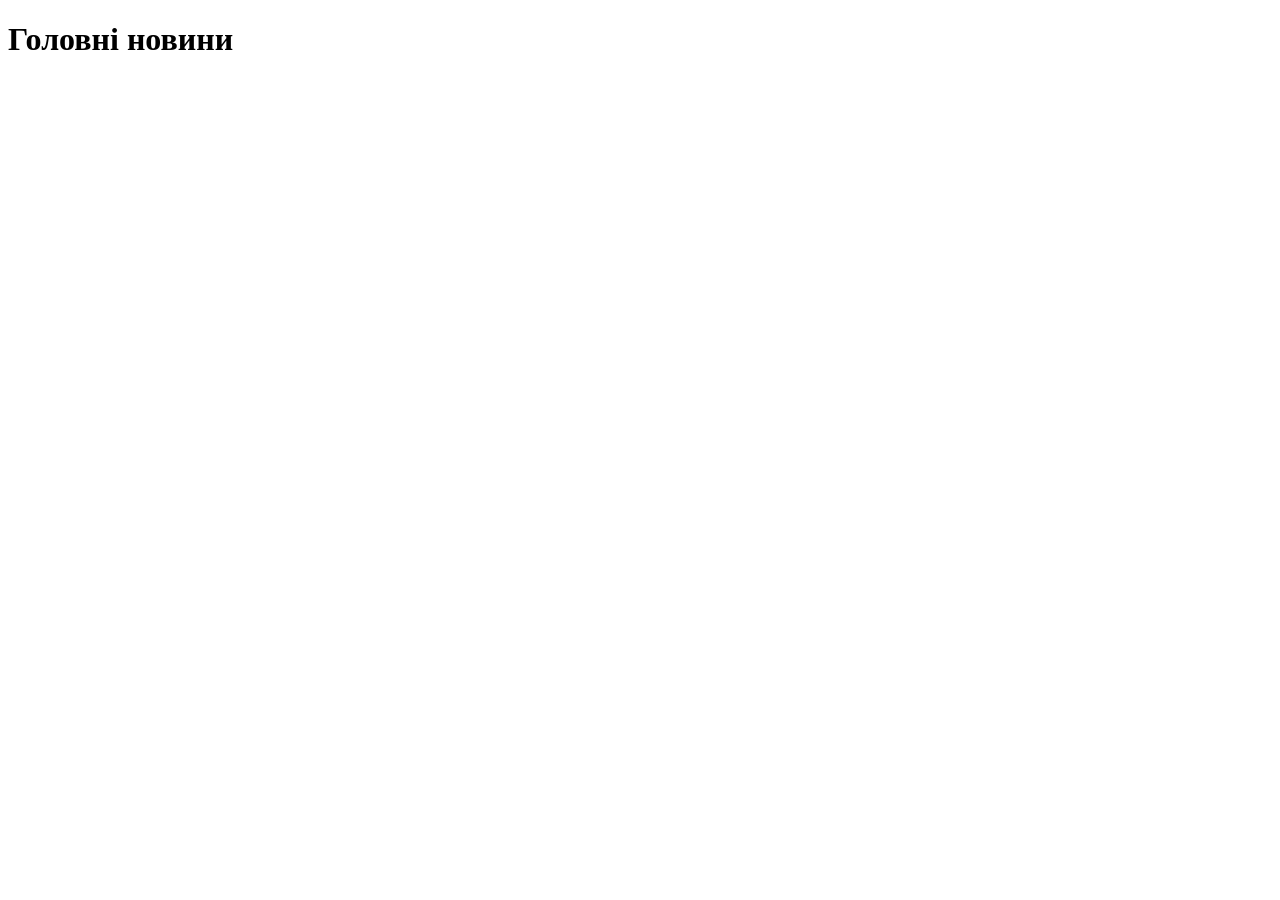
==== ipz244_khvo/index.html @ d8dddf54 "feat: setup basic html skeleton with header" ====
﻿<!DOCTYPE html>
<html lang="uk">
<head>
    <meta charset="UTF-8">
    <meta name="viewport" content="width=device-width, initial-scale=1.0">
    <title>Task2</title>
    <link rel="stylesheet" href="style.css">
</head>
<body>
<header>
    <h1>Головні новини</h1>
</header>
<main class="news-container">
</main>
</body>
</html>
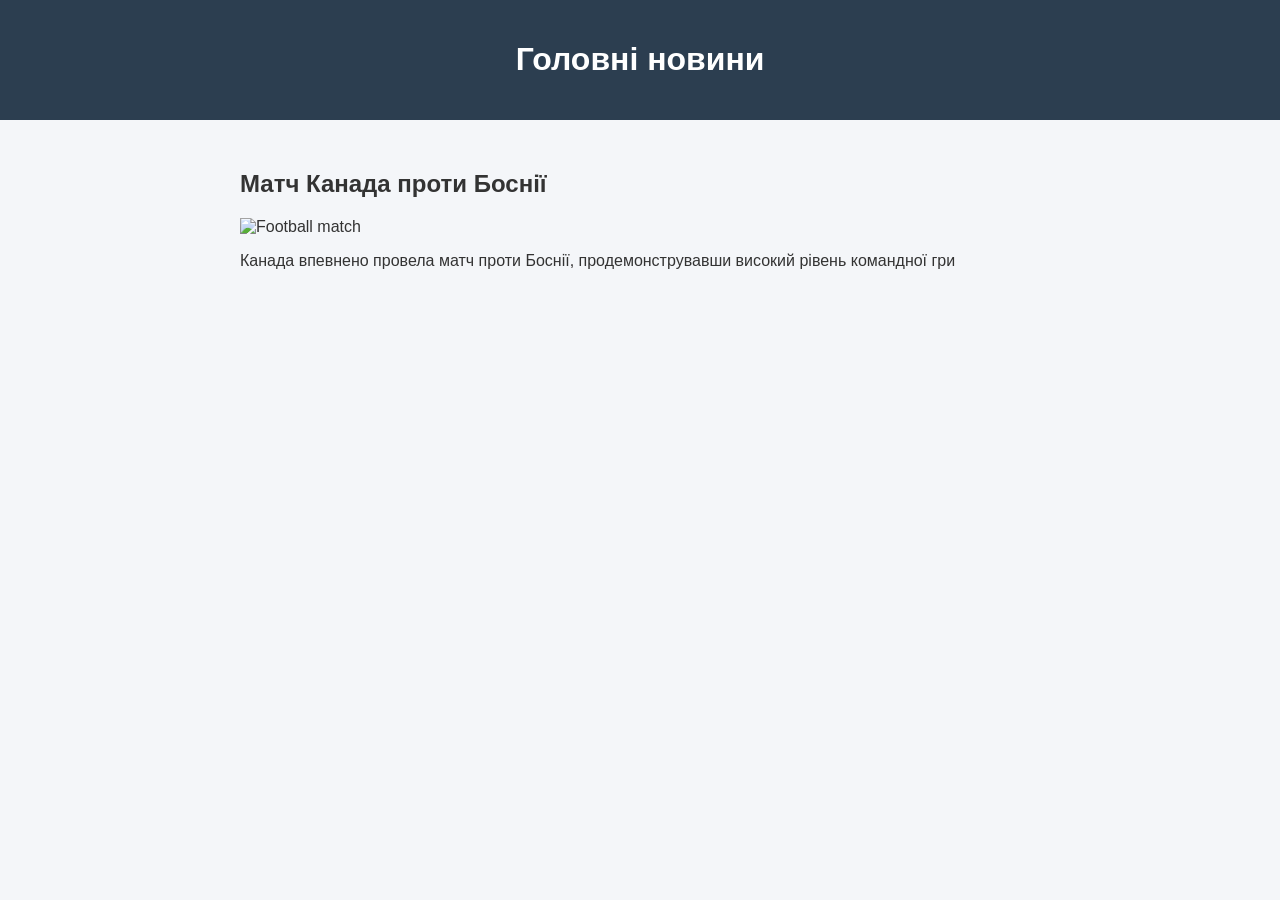
==== commit da4f0083: "feat: add first news article about match Canada vs Bosnia" ====
--- a/ipz244_khvo/index.html
+++ b/ipz244_khvo/index.html
@@ -11,6 +11,11 @@
     <h1>Головні новини</h1>
 </header>
 <main class="news-container">
+    <article class="news-card">
+        <h2>Матч Канада проти Боснії</h2>
+        <img src="images/image1.jpg" alt="Football match" class="news-image">
+        <p>Канада впевнено провела матч проти Боснії, продемонструвавши високий рівень командної гри</p>
+    </article>
 </main>
 </body>
 </html>
--- a/ipz244_khvo/style.css
+++ b/ipz244_khvo/style.css
@@ -0,0 +1,23 @@
+﻿body {
+    font-family: 'Segoe UI', Tahoma, Geneva, Verdana, sans-serif;
+    background-color: #f4f6f9;
+    color: #333;
+    margin: 0;
+    padding: 0;
+}
+
+header {
+    background-color: #2c3e50;
+    color: white;
+    text-align: center;
+    padding: 20px 0;
+    margin-bottom: 30px;
+}
+
+.news-container {
+    max-width: 800px;
+    margin: 0 auto;
+    display: flex;
+    flex-direction: column;
+    gap: 20px;
+}
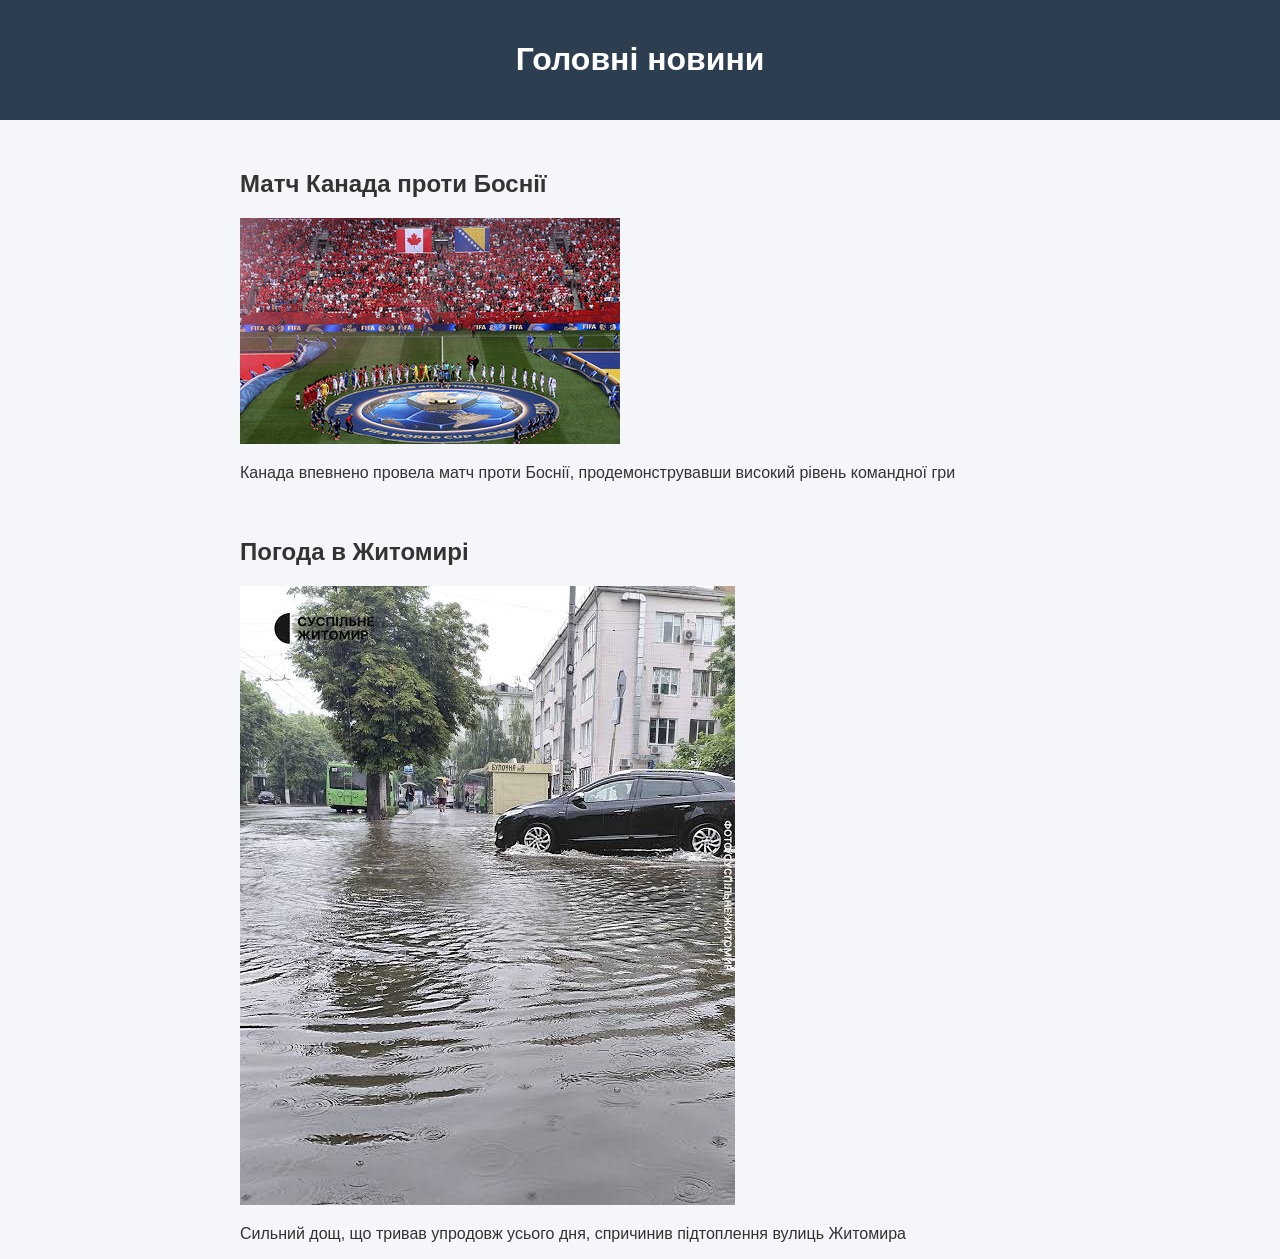
==== commit 2ba00534: "feat: populate page with second news article and images" ====
--- a/ipz244_khvo/index.html
+++ b/ipz244_khvo/index.html
@@ -16,6 +16,11 @@
         <img src="images/image1.jpg" alt="Football match" class="news-image">
         <p>Канада впевнено провела матч проти Боснії, продемонструвавши високий рівень командної гри</p>
     </article>
+    <article class="news-card">
+        <h2>Погода в Житомирі</h2>
+        <img src="images/image2.jpg" alt="Weather" class="news-image">
+        <p>Сильний дощ, що тривав упродовж усього дня, спричинив підтоплення вулиць Житомира</p>
+    </article>
 </main>
 </body>
 </html>
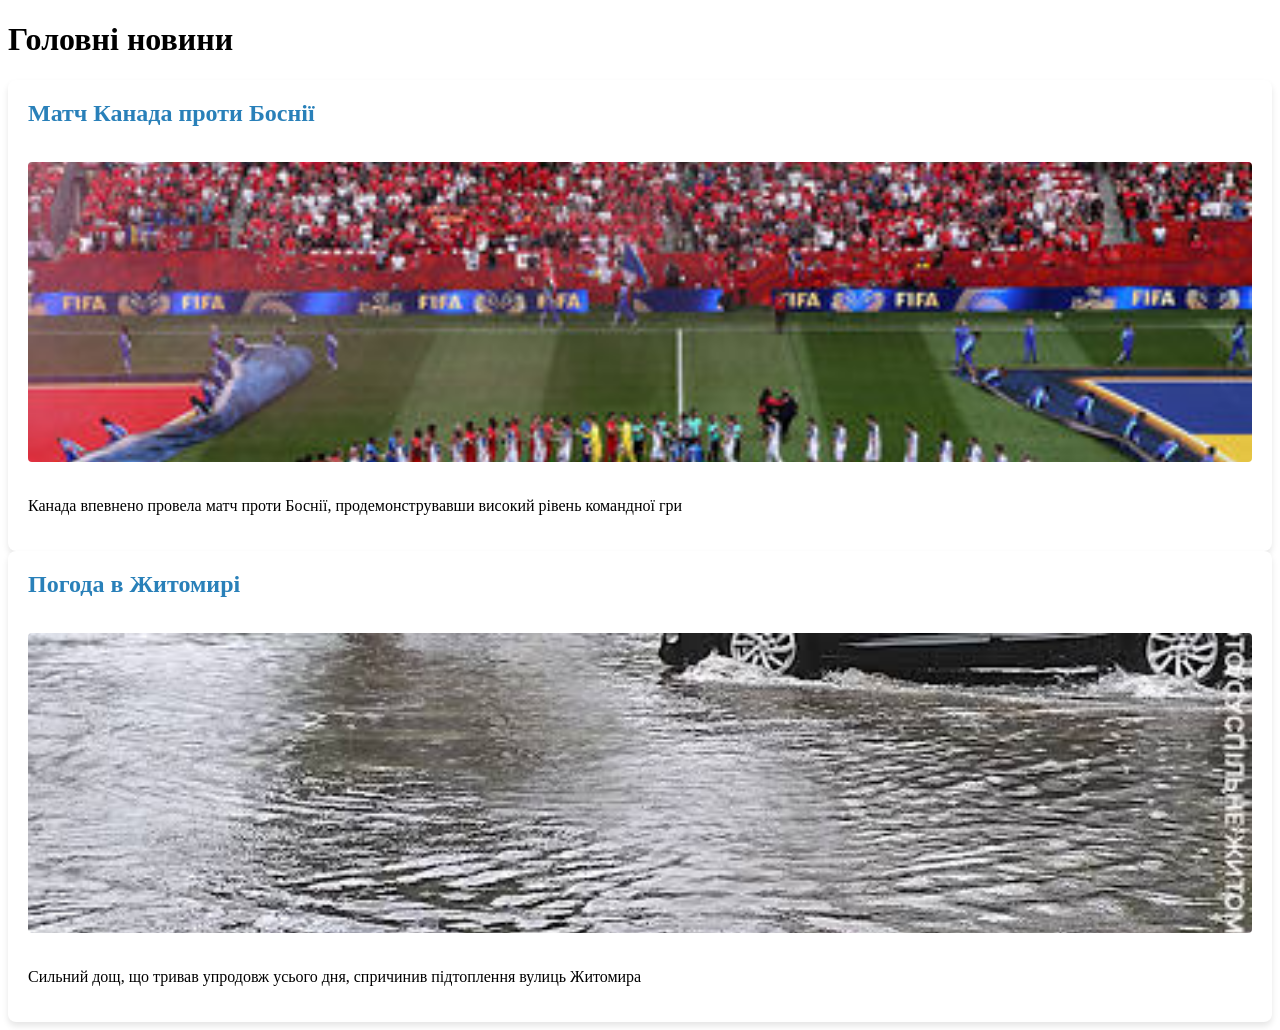
==== commit 69c5f202: "refactor: update title in index.html" ====
--- a/ipz244_khvo/index.html
+++ b/ipz244_khvo/index.html
@@ -3,7 +3,7 @@
 <head>
     <meta charset="UTF-8">
     <meta name="viewport" content="width=device-width, initial-scale=1.0">
-    <title>Task2</title>
+    <title>Task2 - гілка First</title>
     <link rel="stylesheet" href="style.css">
 </head>
 <body>
--- a/ipz244_khvo/style.css
+++ b/ipz244_khvo/style.css
@@ -1,23 +1,19 @@
-﻿body {
-    font-family: 'Segoe UI', Tahoma, Geneva, Verdana, sans-serif;
-    background-color: #f4f6f9;
-    color: #333;
-    margin: 0;
-    padding: 0;
+﻿.news-card {
+    background-color: white;
+    border-radius: 8px;
+    padding: 20px;
+    box-shadow: 0 4px 6px rgba(0,0,0,0.1);
 }
 
-header {
-    background-color: #2c3e50;
-    color: white;
-    text-align: center;
-    padding: 20px 0;
-    margin-bottom: 30px;
+.news-image {
+    width: 100%;
+    max-height: 300px;
+    object-fit: cover;
+    border-radius: 4px;
+    margin: 15px 0;
 }
 
-.news-container {
-    max-width: 800px;
-    margin: 0 auto;
-    display: flex;
-    flex-direction: column;
-    gap: 20px;
+.news-card h2 {
+    margin-top: 0;
+    color: #2980b9;
 }
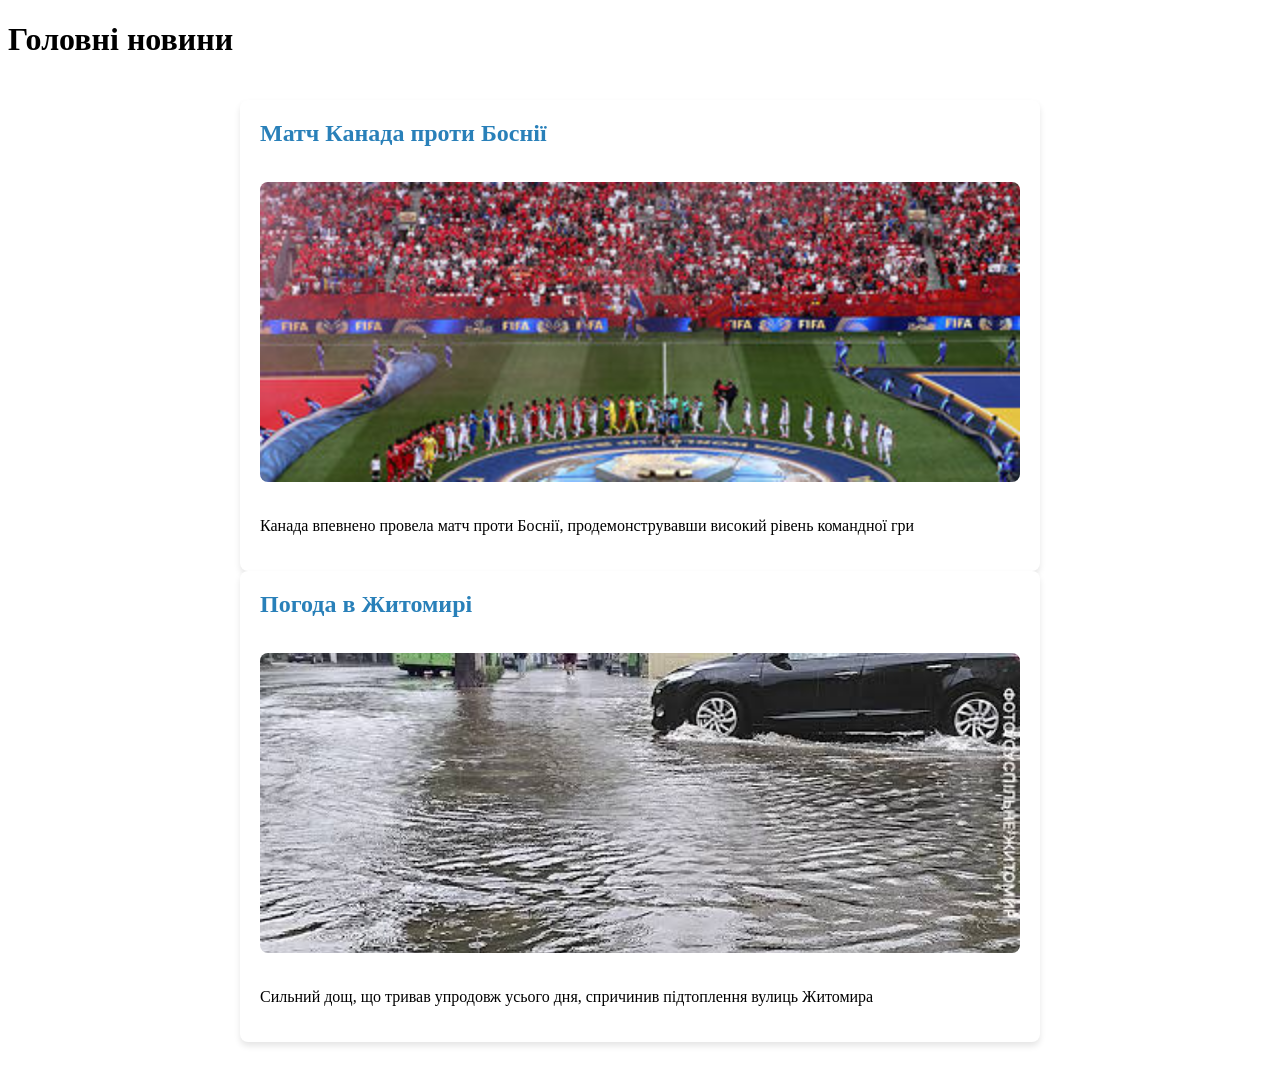
==== commit 9aad6921: "refactor: update title for second branch" ====
--- a/ipz244_khvo/index.html
+++ b/ipz244_khvo/index.html
@@ -3,7 +3,7 @@
 <head>
     <meta charset="UTF-8">
     <meta name="viewport" content="width=device-width, initial-scale=1.0">
-    <title>Task2 - гілка First</title>
+    <title>Task2 - гілка Second</title>
     <link rel="stylesheet" href="style.css">
 </head>
 <body>
--- a/ipz244_khvo/style.css
+++ b/ipz244_khvo/style.css
@@ -5,11 +5,17 @@
     box-shadow: 0 4px 6px rgba(0,0,0,0.1);
 }
 
+.news-container {
+    max-width: 800px;
+    margin: 0 auto;
+    padding: 20px;
+}
+
 .news-image {
     width: 100%;
-    max-height: 300px;
+    height: 300px;
     object-fit: cover;
-    border-radius: 4px;
+    border-radius: 8px;
     margin: 15px 0;
 }
 
